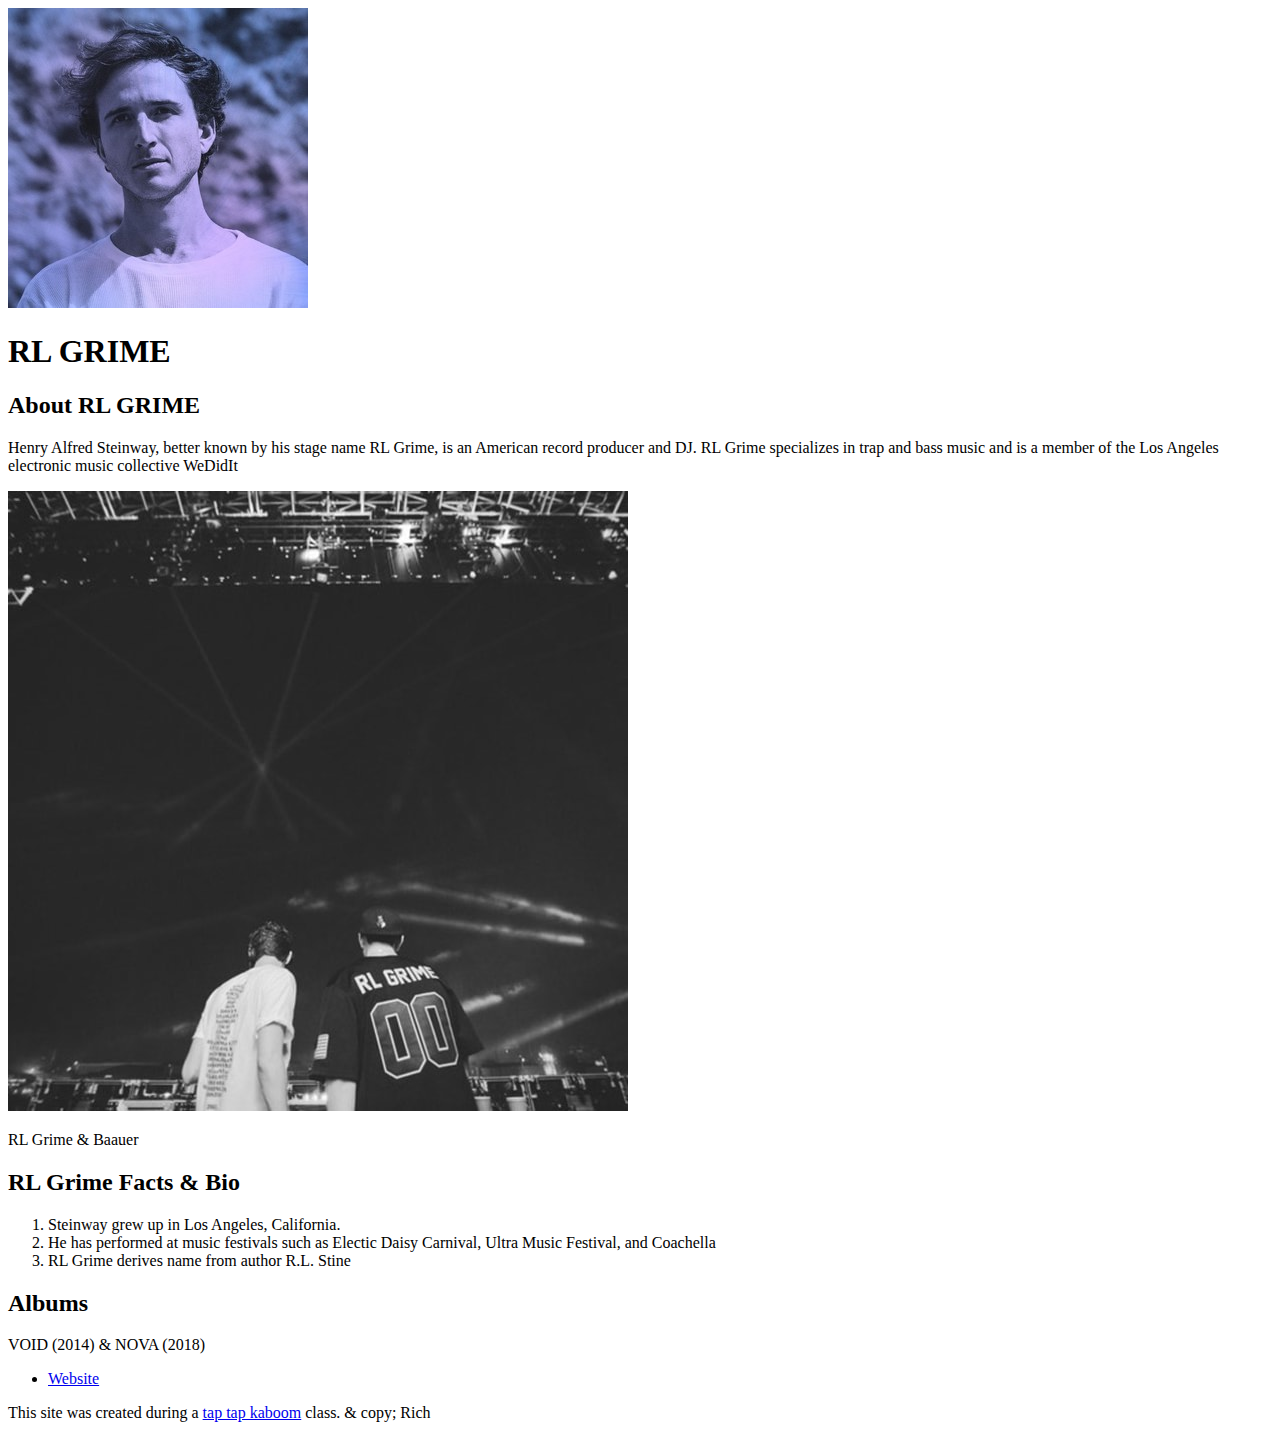
==== index.html @ 097cd6e1 "Created RL Grime fun project HTML" ====
<!DOCTYPE html>
<html>
<head>
	<title>RL GRIME</title>
	<link rel="icon" href="img/rlgrime-avatar.jpeg">
</head>
<body>
    <!-- header element -->
	<header>
		<img src="img/rlgrime-avatar.jpeg">
		<h1>RL GRIME</h1>
	</header>

	<!-- main elemt -->
	<main>
		<h2>About RL GRIME</h2>
		<p>Henry Alfred Steinway, better known by his stage name RL Grime, is an American record producer and DJ. RL Grime specializes in trap and bass music and is a member of the Los Angeles electronic music collective WeDidIt</p>
		<img src="img/rlgrimeandbaauer.jpeg">
		<p>RL Grime & Baauer</p>

		<!-- Facts & Bio -->
		<h2>RL Grime Facts & Bio</h2>
		<ol>
			<li>Steinway grew up in Los Angeles, California.</li>
			<li>He has performed at music festivals such as Electic Daisy Carnival, Ultra Music Festival, and Coachella</li>
			<li>RL Grime derives name from author R.L. Stine</li>
		</ol>

		<!-- Albums -->
		<h2>Albums</h2>
		<p>VOID (2014) & NOVA (2018)</p>
		<ul>
			<li><a href="http://rlgri.me/">Website</a></li>
		</ul>
	</main>

	<!-- Foot Element -->
		<footer>
			<p>This site was created during a <a href="https://taptapkaboom.com">tap tap kaboom</a> class. & copy; Rich</p>
		</footer>

</body>
</html>
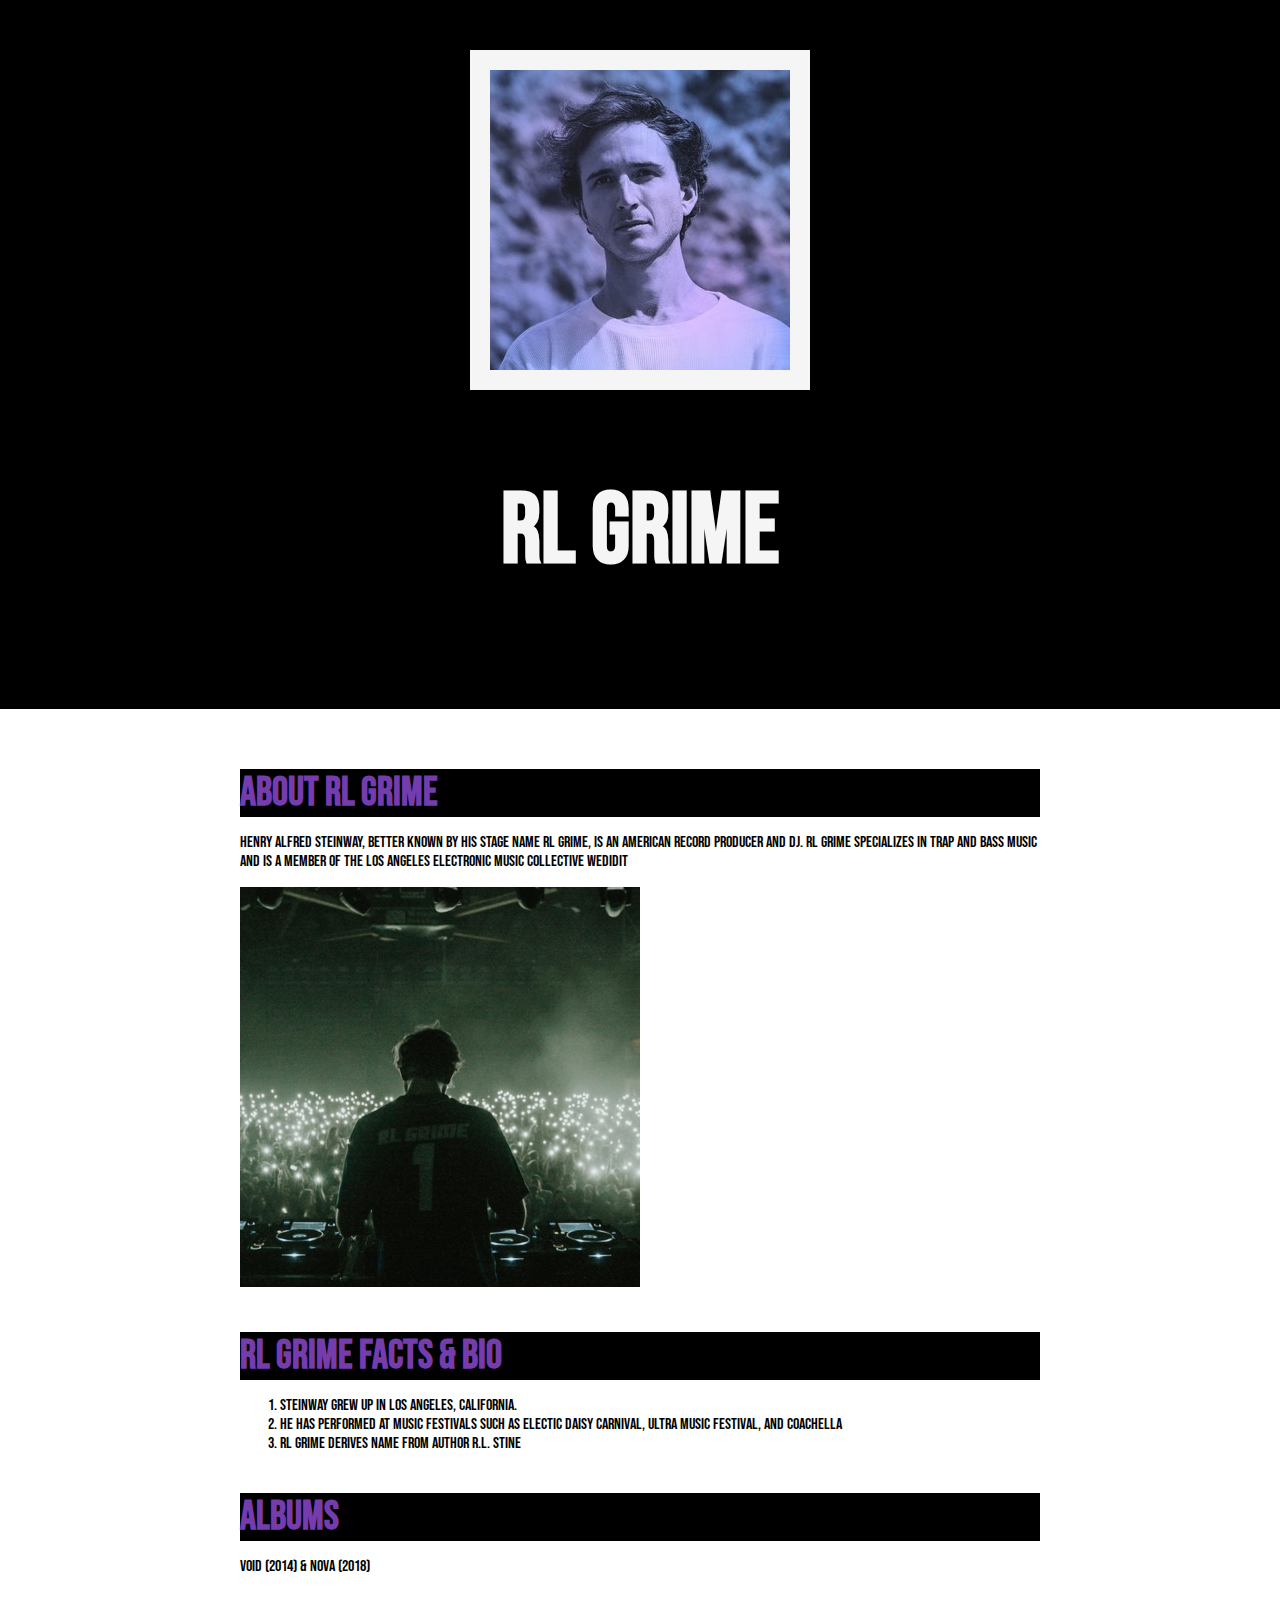
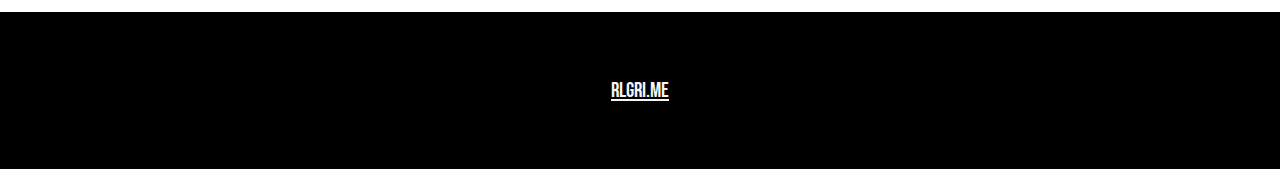
==== commit 0832f43f: "Wrote the css for RL Grime's  website (and change some HTML)" ====
--- a/index.html
+++ b/index.html
@@ -3,6 +3,8 @@
 <head>
 	<title>RL GRIME</title>
 	<link rel="icon" href="img/rlgrime-avatar.jpeg">
+	<link href="https://fonts.googleapis.com/css2?family=Bebas+Neue&display=swap" rel="stylesheet">
+	<link rel="stylesheet" type="text/css" href="css/hero.css"
 </head>
 <body>
     <!-- header element -->
@@ -15,8 +17,10 @@
 	<main>
 		<h2>About RL GRIME</h2>
 		<p>Henry Alfred Steinway, better known by his stage name RL Grime, is an American record producer and DJ. RL Grime specializes in trap and bass music and is a member of the Los Angeles electronic music collective WeDidIt</p>
-		<img src="img/rlgrimeandbaauer.jpeg">
-		<p>RL Grime & Baauer</p>
+		<img src="img/rlgrimedjset.png"
+		width="400"
+		height="400"/>
+		<p></p>
 
 		<!-- Facts & Bio -->
 		<h2>RL Grime Facts & Bio</h2>
@@ -24,19 +28,19 @@
 			<li>Steinway grew up in Los Angeles, California.</li>
 			<li>He has performed at music festivals such as Electic Daisy Carnival, Ultra Music Festival, and Coachella</li>
 			<li>RL Grime derives name from author R.L. Stine</li>
+
 		</ol>
 
 		<!-- Albums -->
 		<h2>Albums</h2>
 		<p>VOID (2014) & NOVA (2018)</p>
 		<ul>
-			<li><a href="http://rlgri.me/">Website</a></li>
-		</ul>
+					</ul>
 	</main>
 
 	<!-- Foot Element -->
 		<footer>
-			<p>This site was created during a <a href="https://taptapkaboom.com">tap tap kaboom</a> class. & copy; Rich</p>
+			<p><a href="http://rlgri.me/">rlgri.me</a></p>
 		</footer>
 
 </body>
--- a/css/hero.css
+++ b/css/hero.css
@@ -0,0 +1,67 @@
+Body{
+	margin: 0;
+	font-family: 'Bebas Neue';
+}
+
+header{
+	background-color: black;
+	text-align: center;
+	padding-top: 50px;
+	padding-bottom: 50px;
+	font-size: 50px;
+}
+
+h1, h2{
+	font-family: 'Press Start 2P', 'Bebas Neue';
+}
+
+header h1{
+	color: whitesmoke;
+}
+
+header img{
+	border-width: 170px;
+	width: 300px;
+	border: 20px solid whitesmoke;
+
+}
+
+main{
+	max-width: 800px;
+	margin: 0 auto;
+	padding: 20px 20px;
+}
+
+main img{
+	max-width: 100%;
+}
+
+h2{
+	font-size: 40px;
+	color: #743CAD;
+	background-color: black;
+	margin: 40px 0 10px;
+}
+
+a{
+	color: whitesmoke;
+	background-color: black;
+	font-size: 21px;
+}
+a:hover{
+	color: #743CAD;
+}
+
+footer{
+	background-color: black;
+	text-align: center;
+	color: white;
+	padding: 50px;
+}
+footer a{
+	color: whitesmoke;
+}
+footer a:hover{
+	opacity: .5;
+	background-color: transparent;
+}